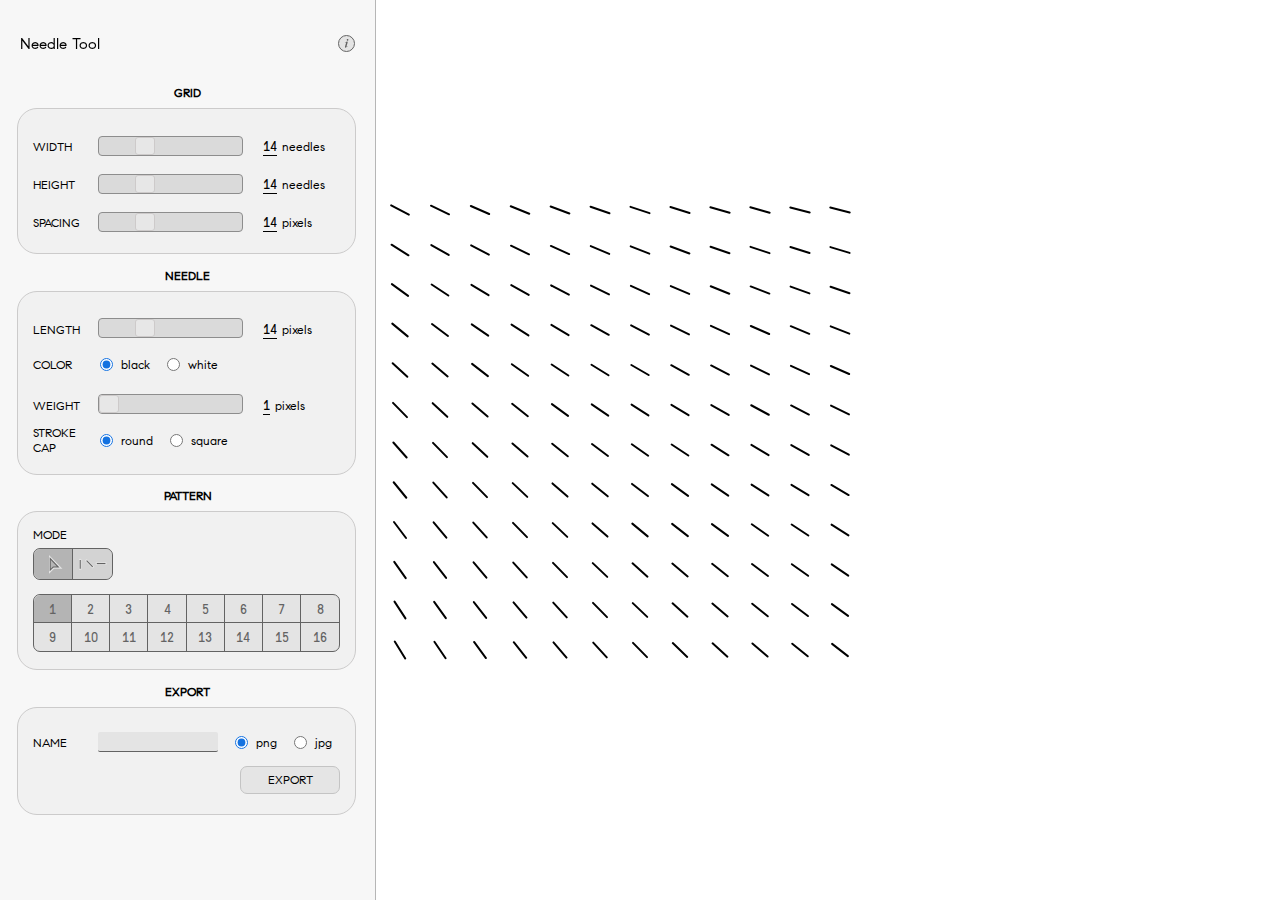
==== index.html @ 5af96f2d "Beginning paramter interactions" ====
<html>
  <head>
    <title>Compass Pattern Tools</title>
    <link rel="stylesheet" type="text/css" href="styles.css"> </link>

    <script type="text/javascript" src="lib/p5.min.js"></script>
    <script type="text/javascript" src="lib/dat.gui.min.js"></script>
    <script type="text/javascript" src="lib/jquery-3.4.1.min.js"></script>
    <script type="text/javascript" src="lib/p5.easycam.min.js"></script>

    <script type="text/javascript" src="interact.js"></script>
  </head>

  <body>
    <header>
      <h1> Needle Tool</h1>
      <div class="tooltip-container">
        <img src="assets/tooltip.svg" id="tooltip" />
      </div>
    </header>

    <div class="sidebar">

      <section>
        <h2 class="title">GRID</h2>
        <div class="parameter-container">
          <div class="parameter">
            <label>WIDTH</label>
            <input type="range" min="1" max="100" value="30" class="slider" id="slider-width" />
            <h3 class="number slider-value"> 14 </h3>
            <p>needles</p>
          </div>
          <div class="parameter">
            <label>HEIGHT</label>
            <input type="range" min="1" max="100" value="30" class="slider" id="slider-height"/>
            <h3 class="number slider-value"> 14 </h3>
            <p>needles</p>
          </div>
          <div class="parameter">
            <label>SPACING</label>
            <input type="range" min="1" max="100" value="30" class="slider" id="slider-spacing"/>
            <h3 class="number slider-value"> 14 </h3>
            <p>pixels</p>
          </div>
        </div>
      </section>

      <section>
        <h2 class="title">NEEDLE</h2>
        <div class="parameter-container">
          <div class="parameter">
            <label>LENGTH</label>
            <input type="range" min="1" max="100" value="30" class="slider" id="slider-length" />
            <h3 class="number slider-value"> 14 </h3>
            <p>pixels</p>
          </div>
          <div class="parameter">
            <label>COLOR</label>
            <input type="radio" id="color-black" checked name="color"/>
            <p>black</p>
            <input type="radio" id="color-white" name="color"/>
            <p>white</p>
          </div>
          <div class="parameter">
            <label>WEIGHT</label>
            <input type="range" min="1" max="10" value="1" class="slider" id="weight" /> 
            <h3 class="number slider-value"> 1 </h3>
            <p>pixels</p>           
          </div>
          <div class="parameter">
            <label>STROKE CAP</label>
            <input type="radio" id="strokecap-round" name="strokecap" checked/>
            <p>round</p>
            <input type="radio" id="strokecap-square" name="strokecap"/>
            <p>square</p>
          </div>
        </div>
      </section>

      <section>
        <h2 class="title">PATTERN</h2>
        <div class="parameter-container">
          <div class="parameter parameter-xlarge">
            <label>MODE</label>
            <div class="button-toggle" id="pattern-toggle">
              <div class="selected"><img class="icon" id="mouse-icon" src="assets/mouse.svg"/></div>
              <div><img class="icon" id="pattern-icon" src="assets/pattern_icon.svg"/></div>
            </div>
          </div>
          <div class="parameter parameter-large">
            <table id="pattern-table">
              <tbody>
                <tr>
                  <td class="number selected">1</td>
                  <td class="number">2</td>
                  <td class="number">3</td>
                  <td class="number">4</td>
                  <td class="number">5</td>
                  <td class="number">6</td>
                  <td class="number">7</td>
                  <td class="number">8</td>
                </tr>
                <tr>
                  <td class="number">9</td>
                  <td class="number">10</td>
                  <td class="number">11</td>
                  <td class="number"> 12</td>
                  <td class="number">13</td>
                  <td class="number">14</td>
                  <td class="number">15</td>
                  <td class="number">16</td>
                </tr>
              </tbody>
            </table>
          </div>
        </div>
      </section>

      <section>
        <h2 class="title">EXPORT</h2>
        <div class="parameter-container">
          <div class="parameter">
            <label>NAME</label>
            <input type="text" id="file_name" name="strokecap"/>
            <input type="radio" id="strokecap-round" name="filetype" checked/>
            <p class="selected">png</p>
            <input type="radio" id="strokecap-square" name="filetype"/>
            <p>jpg</p>
          </div>
          <!-- <div class="parameter parameter-xlarge" id="size-toggle-parameter">
            <label>SIZE</label>
            <div class="button-toggle" id="size-toggle">
              <div class="selected"> </div>
              <div> </div>
            </div>
          </div> -->
          <div class="parameter">
            <button>EXPORT</button>
          </div>
        </div>
      </section>

    </div>

    <iframe src="needle.html" id="needle"></iframe>
  </body>

</html>
---- styles.css ----
html, body {
	width: 100%;
	height: 100%;
	margin: 0;
	padding: 0;
	font-family: 'CompassSans';
	background-color: white;
}

iframe {
	position: absolute;
	width: 100%;
	height: 100%;
	border-width: 0;
	border-style: none;
}

/* TYPE */

@font-face {
  font-family: 'CompassSans';
  src: url('fonts/CompassSans-Regular.ttf');
}

@font-face {
  font-family: 'GTPressura';
  src: url('fonts/GTPressura-Regular.otf');
}

h1 {
	font-size: 15px;
	color: black;
	margin: 0;
	font-weight: normal;
}

h2 {
	font-size: 12px;
	color: black;
	margin: 0;
	font-weight: 800;
}

.number {
	font-family: 'GTPressura';
	font-size: 13px;
	font-weight: 400;
}

/* HEADER */

header {
	position: absolute;
	width: 335px;
	margin-top: 35px;
	padding: 0 20px;
	z-index: 3;
}

header .tooltip-container {
	position: absolute;
	right: 20px;
	top: 0;
}

header .tooltip-container:hover {
	cursor: pointer;
}

footer {
	position: absolute;
	bottom: 0;
	margin: 15px;
}

/* MAIN */

.tool-canvas {
	width: 100%;
}

/* SIDEBAR */

.sidebar {
	min-width: 375px;
	height: calc(100vh - 170px);
	padding-top: 85px;
	padding-bottom: 85px;
	position: fixed;
	left: 0;
	top: 0;
	display: flex;
	flex-direction: column;
	justify-content: space-between;

	backdrop-filter: blur(2px);
	background-color: rgb(247, 247, 247);
	z-index: 2;
	border-right: 1px solid rgb(182, 182, 182);
}

section {
	width: 100%;
}

section .title {
	text-align: center;
	margin-bottom: 8px;
}

section .parameter-container {
	border: 1px solid #CCCBCB;
	border-radius: 20px;
	width: 82%;
	margin-left: 4.5%;
	padding: 4%;
	background-color: rgb(241,241,241);
}

section .parameter-container:hover {
	transition: background-color .2s ease;
	background-color: rgb(236,236,236);
}

section .parameter {
	width: 100%;
	height: 38px;
	position: relative;
}

section .parameter-large {
	height: 60px;
}

section .parameter-xlarge {
	height: 62px;
}

section .parameter-xlarge label:first-child {
	margin-bottom: 6px;
}

.parameter label, .parameter input, .parameter h3, .parameter p {
	display: inline-block;
	vertical-align: middle;
}

.parameter label {
	font-size: 12px;
	font-family: 'CompassSans';
}

.parameter label:first-child {
	width: 50px;
}

.parameter p {
	font-size: 12px;
	font-family: 'CompassSans';
}

.parameter .slider-value {
	border-bottom: 1px solid black;
	margin-left: 13px;
}

.parameter input[type="radio"] {
	margin-top: 1px;
	margin-left: 12px;
	filter: grayscale(.2); 
}

.parameter input[type="range"] {
	margin-top: 0px;
}

.parameter input[type="text"] {
	margin-left: 10px;
	border: none;
	border-bottom: 1px solid #636363;
	background-color: #e4e4e4;
	/* background-color: rgb(241,241,241); */
	height: 20px;
	width: 120px;	
	font-family: "CompassSans";
	border-radius: 2px;
}

/* SLIDER */

.slider {
  -webkit-appearance: none;
  width: 145px;
  height: 20px;
  background: #d1d1d1;
	border: 1px solid #636363;
	border-radius: 4px;
	outline: none;
	opacity: 0.7;
  -webkit-transition: .2s ease-in;
	transition: opacity .2s ease-in;
	margin-left: 10px;
}

.slider:hover {
	opacity: 1;
	cursor: pointer;
}

.slider::-webkit-slider-thumb {
  -webkit-appearance: none;
  appearance: none;
  width: 20px;
  height: 18px;
  background: #E4E4E4;
  cursor: pointer;
  border: 1px solid #BEBABA;
	border-radius: 3px;
}

.slider::-moz-range-thumb {
  width: 20px;
  height: 18px;
  background: #E4E4E4;
  cursor: pointer;
}

/* PATTERN TOGGLE */

.button-toggle {
	width: 78px;
	height: 30px;
	background-color: #d3d3d3;
	border-radius: 7px;
	border: 1px solid #636363;
	display: flex;
}

.button-toggle div {
	position: relative;
	height: 100%;
	width: 50%;
	background-color: #d3d3d3;
	border-radius: 7px;
}

.button-toggle div:first-child {
	border-right: 1px solid #636363;
	border-top-right-radius: 0px;
	border-bottom-right-radius: 0px;
}

.button-toggle div:nth-child(2) {
	border-top-left-radius: 0px;
	border-bottom-left-radius: 0px;
}

.button-toggle div:hover {
	cursor: pointer;
	background-color: #c8c8c8;	
}

.button-toggle div.selected {
	background-color: #b4b4b4;	
}

#pattern-toggle .icon {
	position: absolute;
	top: 50%;
	left: 50%;
	transform: translate(-50%, -50%);
}

#mouse-icon {
	width: 15px;
	margin-left: 3px;
}

#pattern-icon {
	width: 28px;
}

/* PATTERN OPTIONS TABLE */

#pattern-table {
	width: 100%;
	border: 1px solid #636363;
	border-radius: 7px;
	background-color: #e4e4e4;
	border-spacing: 0;
	margin-top: 5px;
}

#pattern-table td {
	color: #636363;
	vertical-align: middle;
	text-align: center;
	width: 12.5%;
	height: 28px;
	border-right: 1px solid #636363;
}

#pattern-table tr td:last-child {
	border-right: none;
}

#pattern-table tr:first-child td {
	border-bottom: 1px solid #636363;
}

#pattern-table tr:first-child td:first-child {
	border-top-left-radius: 7px;
}

#pattern-table tr:first-child td:last-child {
	border-top-right-radius: 7px;
}

#pattern-table tr:last-child td:first-child {
	border-bottom-left-radius: 7px;
}

#pattern-table tr:last-child td:last-child {
	border-bottom-right-radius: 7px;
}

#pattern-table td:hover {
	cursor: pointer;
	background-color: #d5d5d5;
}

#pattern-table td.selected {
	background-color: #b4b4b4;
}

#size-toggle-parameter {
	margin-top: 9px;
}

#size-toggle {

}

.parameter button {
	position: absolute;
	right: 0;
	bottom: 50%;
	transform: translateY(50%);
	width: 100px;
	height: 28px;
	border-radius: 7px;
	border: 1px solid #c4c4c4;
	font-family: "CompassSans";
	font-size: 12px;
	background-color: #e5e5e5;
	/* transition: background-color .5 ease; */
}

.parameter button:focus {
	outline: 0;
}

.parameter button:hover {
	cursor: pointer;
	background-color: #f5f5f5;
}
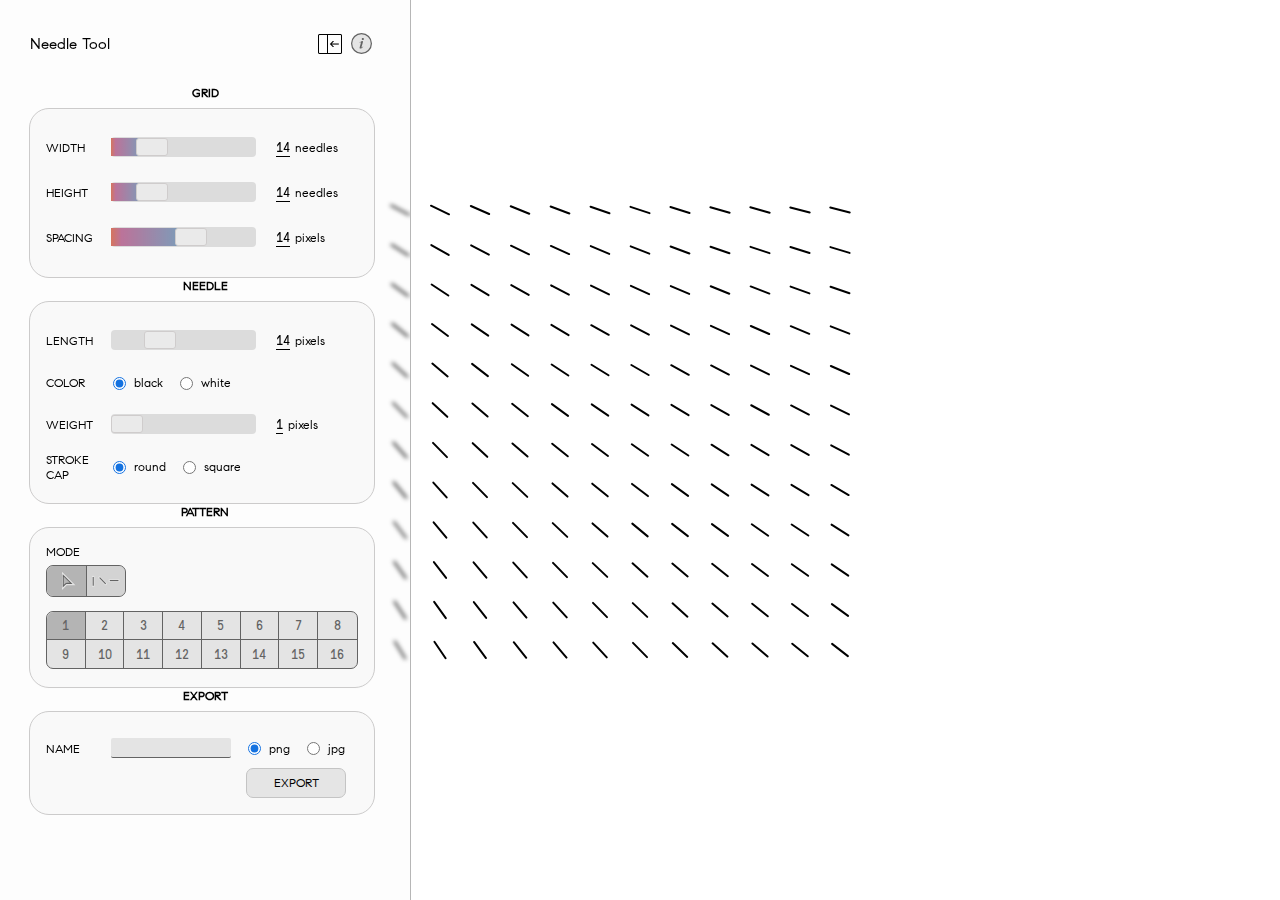
==== commit c09c4e29: "Added animation to side panel" ====
--- a/index.html
+++ b/index.html
@@ -7,38 +7,45 @@
     <script type="text/javascript" src="lib/dat.gui.min.js"></script>
     <script type="text/javascript" src="lib/jquery-3.4.1.min.js"></script>
     <script type="text/javascript" src="lib/p5.easycam.min.js"></script>
+    <script type="text/javascript" src="lib/webkit-input-range-fill-lower.min.js"></script>
 
+    <script type="text/javascript" src="needle.js"></script>
     <script type="text/javascript" src="interact.js"></script>
   </head>
 
   <body>
-    <header>
+    <div id="p5_loading" class="loadingclass"></div>
+
+    <header class="header-close">
       <h1> Needle Tool</h1>
-      <div class="tooltip-container">
+      <div class="icon" id="openclose-panel-container">
+        <img src="assets/close-pane.png" id="openclose-icon" />
+      </div>
+      <div class="icon" id="tooltip-container">
         <img src="assets/tooltip.svg" id="tooltip" />
       </div>
     </header>
 
-    <div class="sidebar">
+    <div class="sidebar sidebar-close">
 
       <section>
         <h2 class="title">GRID</h2>
         <div class="parameter-container">
           <div class="parameter">
             <label>WIDTH</label>
-            <input type="range" min="1" max="100" value="30" class="slider" id="slider-width" />
+            <input type="range" min="1" max="50" value="12" class="slider" id="slider-width" />
             <h3 class="number slider-value"> 14 </h3>
             <p>needles</p>
           </div>
           <div class="parameter">
             <label>HEIGHT</label>
-            <input type="range" min="1" max="100" value="30" class="slider" id="slider-height"/>
+            <input type="range" min="1" max="50" value="12" class="slider" id="slider-height"/>
             <h3 class="number slider-value"> 14 </h3>
             <p>needles</p>
           </div>
           <div class="parameter">
             <label>SPACING</label>
-            <input type="range" min="1" max="100" value="30" class="slider" id="slider-spacing"/>
+            <input type="range" min="1" max="70" value="40" class="slider" id="slider-spacing"/>
             <h3 class="number slider-value"> 14 </h3>
             <p>pixels</p>
           </div>
@@ -56,22 +63,22 @@
           </div>
           <div class="parameter">
             <label>COLOR</label>
-            <input type="radio" id="color-black" checked name="color"/>
+            <input type="radio" id="input-color-black" checked name="color"/>
             <p>black</p>
-            <input type="radio" id="color-white" name="color"/>
+            <input type="radio" id="input-color-white" name="color"/>
             <p>white</p>
           </div>
           <div class="parameter">
             <label>WEIGHT</label>
-            <input type="range" min="1" max="10" value="1" class="slider" id="weight" /> 
+            <input type="range" min="1" max="5" value="1" class="slider" id="slider-weight" /> 
             <h3 class="number slider-value"> 1 </h3>
             <p>pixels</p>           
           </div>
           <div class="parameter">
             <label>STROKE CAP</label>
-            <input type="radio" id="strokecap-round" name="strokecap" checked/>
+            <input type="radio" id="input-strokecap-round" name="strokecap" checked/>
             <p>round</p>
-            <input type="radio" id="strokecap-square" name="strokecap"/>
+            <input type="radio" id="input-strokecap-square" name="strokecap"/>
             <p>square</p>
           </div>
         </div>
@@ -142,7 +149,8 @@
 
     </div>
 
-    <iframe src="needle.html" id="needle"></iframe>
+    <div class="tool-canvas" id="needle-tool-canvas"> </div>
+
   </body>
 
 </html>
--- a/styles.css
+++ b/styles.css
@@ -51,21 +51,67 @@
 
 header {
 	position: absolute;
-	width: 335px;
+	width: calc(400px * .83);
 	margin-top: 35px;
-	padding: 0 20px;
+	padding: 0 calc(400px * .075);
 	z-index: 3;
-}
-
-header .tooltip-container {
+	transition: all 1.2s cubic-bezier(0.23, 1, 0.320, 1);
+}
+
+header h1 {
+	opacity: 1;
+	transition: opacity .5s ease;
+}
+
+header .icon {
 	position: absolute;
+	height: 25px;
+	transition: all .2s ease;
+}
+
+header .icon:hover {
+	cursor: pointer;
+	transform: scale(1.15);
+}
+
+header #openclose-panel-container {
+	top: -1px;
+	right: 50px;
+}
+
+header #tooltip-container {
+	top: -2px;
 	right: 20px;
-	top: 0;
-}
-
-header .tooltip-container:hover {
-	cursor: pointer;
-}
+	transition: all .2s ease;
+}
+
+#tooltip {
+	height: 21px;
+}
+
+#openclose-icon {
+	height: 20px;
+	transition: transform .2s ease;
+}
+
+.header-close {
+	width: 20px;
+}
+
+.header-close h1 {
+	opacity: 0;
+}
+
+.header-close #tooltip-container {
+	right: 52px;
+	top: 32px;
+}
+
+.header-close #openclose-icon {
+	transform: rotate(180deg);
+}
+
+/* FOOTER */
 
 footer {
 	position: absolute;
@@ -82,7 +128,7 @@
 /* SIDEBAR */
 
 .sidebar {
-	min-width: 375px;
+	width: 410px;
 	height: calc(100vh - 170px);
 	padding-top: 85px;
 	padding-bottom: 85px;
@@ -94,9 +140,14 @@
 	justify-content: space-between;
 
 	backdrop-filter: blur(2px);
-	background-color: rgb(247, 247, 247);
+	background-color: rgba(247, 247, 247, .2);
 	z-index: 2;
 	border-right: 1px solid rgb(182, 182, 182);
+	transition: transform 1.2s cubic-bezier(0.23, 1, 0.320, 1);
+}
+
+.sidebar-close {
+	transform: translateX(-375px);
 }
 
 section {
@@ -111,20 +162,20 @@
 section .parameter-container {
 	border: 1px solid #CCCBCB;
 	border-radius: 20px;
-	width: 82%;
-	margin-left: 4.5%;
+	width: 76%;
+	margin-left: 7%;
 	padding: 4%;
-	background-color: rgb(241,241,241);
+	background-color: rgba(236,236,236, .2);
+	backdrop-filter: blur(4px);
 }
 
 section .parameter-container:hover {
 	transition: background-color .2s ease;
-	background-color: rgb(236,236,236);
+	background-color: rgba(236,236,236, .8);
 }
 
 section .parameter {
 	width: 100%;
-	height: 38px;
 	position: relative;
 }
 
@@ -193,9 +244,9 @@
   width: 145px;
   height: 20px;
   background: #d1d1d1;
-	border: 1px solid #636363;
+	/* border: 1px solid #636363; */
 	border-radius: 4px;
-	outline: none;
+	/* outline: none; */
 	opacity: 0.7;
   -webkit-transition: .2s ease-in;
 	transition: opacity .2s ease-in;
@@ -210,12 +261,13 @@
 .slider::-webkit-slider-thumb {
   -webkit-appearance: none;
   appearance: none;
-  width: 20px;
+  width: 32px;
   height: 18px;
   background: #E4E4E4;
   cursor: pointer;
   border: 1px solid #BEBABA;
 	border-radius: 3px;
+	/* margin-left: 5px; */
 }
 
 .slider::-moz-range-thumb {
@@ -224,6 +276,11 @@
   background: #E4E4E4;
   cursor: pointer;
 }
+
+/* .slider::-webkit-slider-runnable-track {
+	height: 12px;
+} */
+
 
 /* PATTERN TOGGLE */
 
@@ -342,12 +399,10 @@
 }
 
 .parameter button {
-	position: absolute;
-	right: 0;
-	bottom: 50%;
-	transform: translateY(50%);
+	position: relative;
 	width: 100px;
-	height: 28px;
+	height: 30px;
+	margin-left: 200px;
 	border-radius: 7px;
 	border: 1px solid #c4c4c4;
 	font-family: "CompassSans";
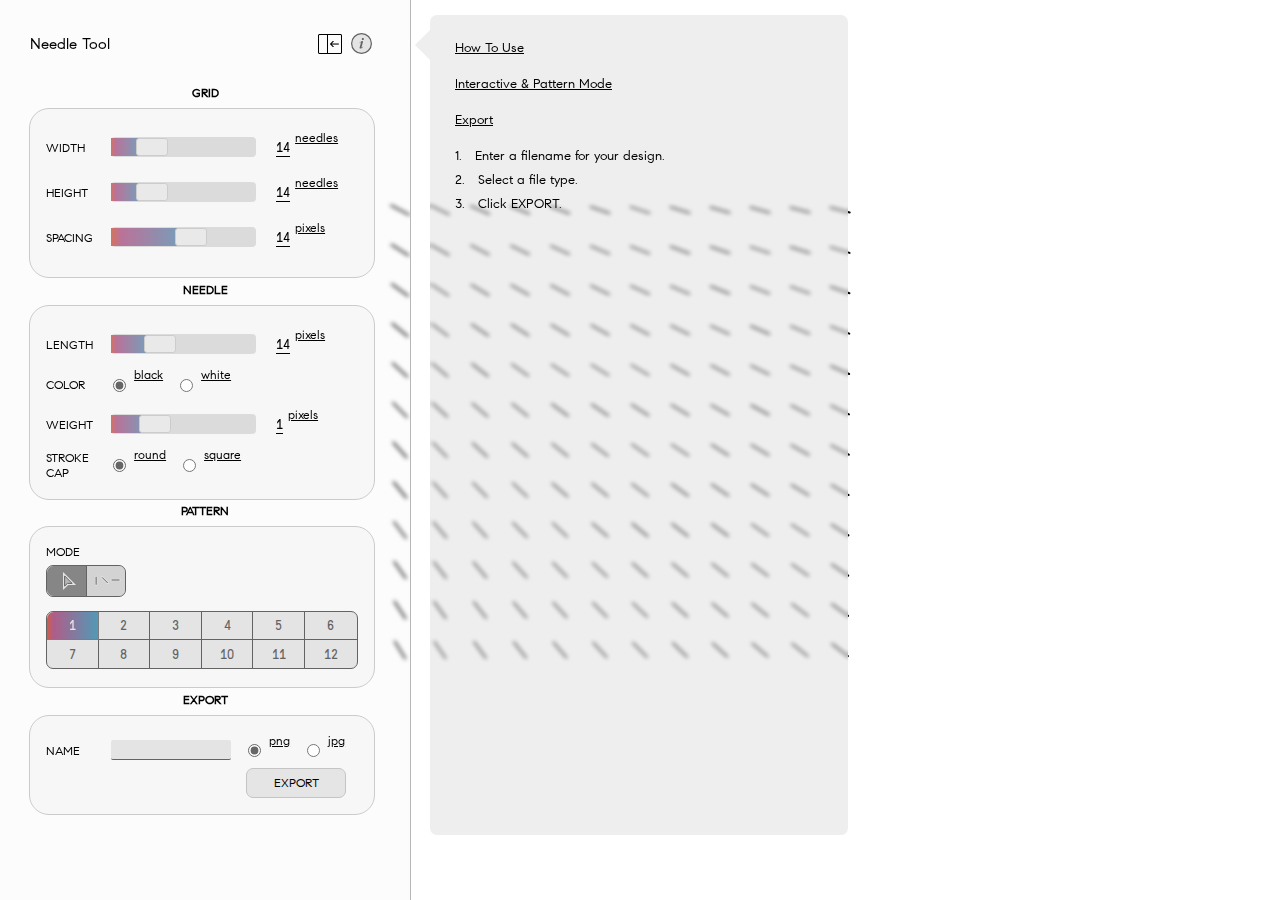
==== commit 0fc8afdd: "Working on tooltip pane" ====
--- a/index.html
+++ b/index.html
@@ -4,10 +4,9 @@
     <link rel="stylesheet" type="text/css" href="styles.css"> </link>
 
     <script type="text/javascript" src="lib/p5.min.js"></script>
-    <script type="text/javascript" src="lib/dat.gui.min.js"></script>
     <script type="text/javascript" src="lib/jquery-3.4.1.min.js"></script>
     <script type="text/javascript" src="lib/p5.easycam.min.js"></script>
-    <script type="text/javascript" src="lib/webkit-input-range-fill-lower.min.js"></script>
+    <script type="text/javascript" src="lib/webkit-input-range-fill-lower.js"></script>
 
     <script type="text/javascript" src="needle.js"></script>
     <script type="text/javascript" src="interact.js"></script>
@@ -26,6 +25,29 @@
       </div>
     </header>
 
+    <div id="tooltip-pane" class="show">
+      <h3>How To Use</h3>
+      <div>
+
+      </div>
+      <div id="tutorial-animation">
+
+      </div>
+      <div id="tutorial-description">
+
+      </div>
+      <h3>Interactive & Pattern Mode</h3>
+      <div>
+
+      </div>
+      <h3>Export</h3>
+      <div>
+        <p>1.&emsp;Enter a filename for your design.</p>
+        <p>2.&emsp;Select a file type.</p>
+        <p>3.&emsp;Click EXPORT.</p>
+      </div>
+    </div>
+
     <div class="sidebar sidebar-close">
 
       <section>
@@ -34,19 +56,19 @@
           <div class="parameter">
             <label>WIDTH</label>
             <input type="range" min="1" max="50" value="12" class="slider" id="slider-width" />
-            <h3 class="number slider-value"> 14 </h3>
+            <h3 class="number slider-value" id="width-value"> 14 </h3>
             <p>needles</p>
           </div>
           <div class="parameter">
             <label>HEIGHT</label>
             <input type="range" min="1" max="50" value="12" class="slider" id="slider-height"/>
-            <h3 class="number slider-value"> 14 </h3>
+            <h3 class="number slider-value" id="height-value"> 14 </h3>
             <p>needles</p>
           </div>
           <div class="parameter">
             <label>SPACING</label>
             <input type="range" min="1" max="70" value="40" class="slider" id="slider-spacing"/>
-            <h3 class="number slider-value"> 14 </h3>
+            <h3 class="number slider-value" id="spacing-value"> 14 </h3>
             <p>pixels</p>
           </div>
         </div>
@@ -58,7 +80,7 @@
           <div class="parameter">
             <label>LENGTH</label>
             <input type="range" min="1" max="100" value="30" class="slider" id="slider-length" />
-            <h3 class="number slider-value"> 14 </h3>
+            <h3 class="number slider-value" id="length-value"> 14 </h3>
             <p>pixels</p>
           </div>
           <div class="parameter">
@@ -70,8 +92,8 @@
           </div>
           <div class="parameter">
             <label>WEIGHT</label>
-            <input type="range" min="1" max="5" value="1" class="slider" id="slider-weight" /> 
-            <h3 class="number slider-value"> 1 </h3>
+            <input type="range" min="1" max="5" value="2" class="slider" id="slider-weight" /> 
+            <h3 class="number slider-value" id="weight-value"> 1 </h3>
             <p>pixels</p>           
           </div>
           <div class="parameter">
@@ -90,8 +112,8 @@
           <div class="parameter parameter-xlarge">
             <label>MODE</label>
             <div class="button-toggle" id="pattern-toggle">
-              <div class="selected"><img class="icon" id="mouse-icon" src="assets/mouse.svg"/></div>
-              <div><img class="icon" id="pattern-icon" src="assets/pattern_icon.svg"/></div>
+              <div id="mouse-icon-div" class="selected"></div>
+              <div id="pattern-icon-div"></div>
             </div>
           </div>
           <div class="parameter parameter-large">
@@ -104,18 +126,14 @@
                   <td class="number">4</td>
                   <td class="number">5</td>
                   <td class="number">6</td>
+                </tr>
+                <tr>
                   <td class="number">7</td>
                   <td class="number">8</td>
-                </tr>
-                <tr>
                   <td class="number">9</td>
                   <td class="number">10</td>
                   <td class="number">11</td>
-                  <td class="number"> 12</td>
-                  <td class="number">13</td>
-                  <td class="number">14</td>
-                  <td class="number">15</td>
-                  <td class="number">16</td>
+                  <td class="number">12</td>
                 </tr>
               </tbody>
             </table>
--- a/styles.css
+++ b/styles.css
@@ -45,6 +45,7 @@
 	font-family: 'GTPressura';
 	font-size: 13px;
 	font-weight: 400;
+	user-select: none;
 }
 
 /* HEADER */
@@ -104,7 +105,7 @@
 
 .header-close #tooltip-container {
 	right: 52px;
-	top: 32px;
+	top: 30px;
 }
 
 .header-close #openclose-icon {
@@ -140,7 +141,7 @@
 	justify-content: space-between;
 
 	backdrop-filter: blur(2px);
-	background-color: rgba(247, 247, 247, .2);
+	background-color: rgba(243, 243, 243, .25);
 	z-index: 2;
 	border-right: 1px solid rgb(182, 182, 182);
 	transition: transform 1.2s cubic-bezier(0.23, 1, 0.320, 1);
@@ -208,6 +209,7 @@
 .parameter p {
 	font-size: 12px;
 	font-family: 'CompassSans';
+	user-select: none;
 }
 
 .parameter .slider-value {
@@ -218,7 +220,11 @@
 .parameter input[type="radio"] {
 	margin-top: 1px;
 	margin-left: 12px;
-	filter: grayscale(.2); 
+	filter: grayscale(1); 
+}
+
+.parameter input[type="radio"]:hover {
+	cursor: pointer;
 }
 
 .parameter input[type="range"] {
@@ -318,7 +324,19 @@
 }
 
 .button-toggle div.selected {
-	background-color: #b4b4b4;	
+	background-color: rgba(120, 120, 120, 0.856);	
+}
+
+.button-toggle #mouse-icon-div {
+	background-image: url("assets/mouse.svg");
+	background-repeat: no-repeat;
+	background-position: 65% 50%;
+}
+
+.button-toggle #pattern-icon-div {
+	background-image: url("assets/pattern_icon.svg");
+	background-repeat: no-repeat;
+	background-position: 65% 50%;
 }
 
 #pattern-toggle .icon {
@@ -387,7 +405,10 @@
 }
 
 #pattern-table td.selected {
-	background-color: #b4b4b4;
+	/* background-color: #7193a0e1; */
+	background: linear-gradient(90deg, #c73e1d 0%, #a23b72 12%, #2e86ab 100%);	
+	color: rgba(230,230,230);
+	opacity: .8;
 }
 
 #size-toggle-parameter {
@@ -418,4 +439,50 @@
 .parameter button:hover {
 	cursor: pointer;
 	background-color: #f5f5f5;
+}
+
+/* TOOLTIP PANE */
+
+#tooltip-pane {
+	position: absolute;
+	width: 368px;
+	height: 85.5%;
+	left: 430px;
+	top: 15px;
+	background-color: rgb(222, 222, 222, .5);
+	backdrop-filter: blur(2px);
+	border-radius: 7px;
+
+	padding: 25px;
+
+	opacity: 0;
+	z-index: 3;
+}
+
+#tooltip-pane:before {
+	content: "";
+	position: absolute;
+	top: 30px;                    
+	margin-top: -15px;                 
+	left: -30px;
+	border: solid 15px transparent;
+	border-right-color: rgb(222, 222, 222, .5);
+	z-index: 3;
+}
+
+.show {
+	opacity: 1 !important;
+}
+
+#tooltip-pane h3, p {
+	font-family: "CompassSans";
+	font-weight: 400;
+	font-size: 13px;
+	text-decoration: underline;
+	margin: 0 0 20px 0;
+}
+
+#tooltip-pane p {
+	text-decoration: none;
+	margin: 0 0 8px 0;
 }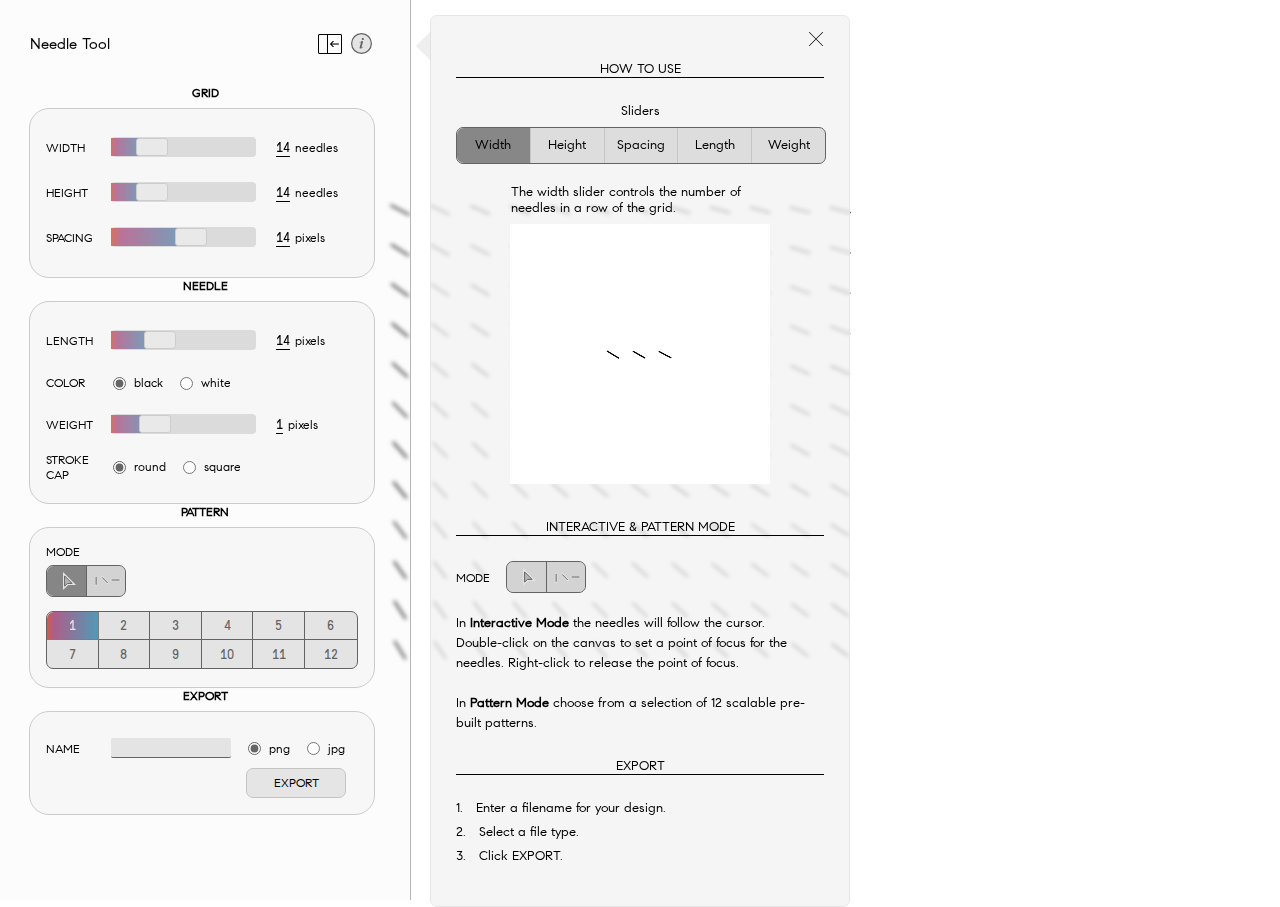
==== commit e96d7c4b: "Nearly completed tool tip" ====
--- a/index.html
+++ b/index.html
@@ -25,22 +25,45 @@
       </div>
     </header>
 
-    <div id="tooltip-pane" class="show">
+    <div id="tooltip-pane" class="">
       <h3>How To Use</h3>
-      <div>
-
+      <div class="close-icon"></div>
+      <p style="text-align: center;">Sliders</p>
+      <div id="tooltip-howto-buttons">
+        <div class="selected" data-option="width"> </div>
+        <div data-option="height"> </div> 
+        <div data-option="spacing"> </div> 
+        <div data-option="length"> </div>
+        <div data-option="weight"> </div> 
+      </div>
+      <div id="tutorial-description">
+        <p>The width slider controls the number of needles in a row of the grid.</p>
       </div>
       <div id="tutorial-animation">
-
-      </div>
-      <div id="tutorial-description">
-
+        <video src="assets/width_video_800x800.mp4"  playsInline="true" autoPlay="true" muted="true" loop="true"/>
       </div>
       <h3>Interactive & Pattern Mode</h3>
       <div>
-
+        <div class="parameter" id="tutorial-pattern-toggle">
+          <label>MODE</label>
+          <div class="button-toggle" id="tutorial-button-toggle">
+            <div id="mouse-icon-div"></div>
+            <div id="pattern-icon-div"></div>
+          </div>
+        </div>
       </div>
-      <h3>Export</h3>
+      <div>
+        <p style="line-height: 20px; margin-bottom: 20px;">
+          In <span>Interactive Mode</span> the needles will follow the cursor. <br />
+          Double-click on the canvas to set a point of focus for the needles.
+          Right-click to release the point of focus.
+        </p>
+        <p style="line-height: 20px;">
+          In <span>Pattern Mode</span> choose from a selection of 12 scalable pre-built 
+          patterns.
+        </p>
+      </div>
+      <h3 style="margin-top: 25px;">Export</h3>
       <div>
         <p>1.&emsp;Enter a filename for your design.</p>
         <p>2.&emsp;Select a file type.</p>
--- a/styles.css
+++ b/styles.css
@@ -446,17 +446,18 @@
 #tooltip-pane {
 	position: absolute;
 	width: 368px;
-	height: 85.5%;
+	height: 840px;
 	left: 430px;
 	top: 15px;
-	background-color: rgb(222, 222, 222, .5);
+	background-color: rgb(243, 243, 243, .8);
 	backdrop-filter: blur(2px);
+	border: 1px solid #e5e5e5;
 	border-radius: 7px;
-
 	padding: 25px;
 
 	opacity: 0;
 	z-index: 3;
+	transition: opacity .1s ease;
 }
 
 #tooltip-pane:before {
@@ -470,19 +471,150 @@
 	z-index: 3;
 }
 
-.show {
+.tooltip-pane-show {
+	transition: opacity 1.2s ease !important;
 	opacity: 1 !important;
 }
 
-#tooltip-pane h3, p {
+#tooltip-pane .close-icon {
+	position: absolute;
+	right: 21px;
+	top: 15px;
+	width: 20px;
+	height: 20px;
+	background-image: url('assets/close.svg');
+	background-repeat: no-repeat;
+}
+
+#tooltip-pane .close-icon:hover {
+	cursor: pointer;
+	transform: scale(1.2);
+}
+
+#tooltip-pane h3 {
 	font-family: "CompassSans";
 	font-weight: 400;
 	font-size: 13px;
-	text-decoration: underline;
-	margin: 0 0 20px 0;
+	/* text-decoration: underline; */
+	border-bottom: 1px solid black;
+	text-align: center;
+	margin: 20px 0 25px 0;
+	text-transform: uppercase;
+}
+
+#tooltip-pane h3:first-child {
+	/* margin-top: 0; */
 }
 
 #tooltip-pane p {
-	text-decoration: none;
+	font-family: "CompassSans";
+	font-size: 13px;
+	font-weight: 400;
 	margin: 0 0 8px 0;
+}
+
+#tooltip-pane p span {
+	font-weight: 800;
+}
+
+#tooltip-howto-buttons {
+	width: 100%;
+	height: 35px;
+	background-color: #DEDDDD;
+	border: 1px solid #636363;
+	display: flex;
+	justify-content: space-around;
+	border-radius: 7px;
+}
+
+#tooltip-howto-buttons div {
+	width: 20%;
+	height: 100%;
+	border-right: 1px solid #c5c5c5;
+	text-align: center;
+}
+
+#tooltip-howto-buttons div::before {
+	font-family: 'CompassSans';
+	font-size: 13px;
+	position: relative;
+	top: 9px;
+}
+
+#tooltip-howto-buttons div:first-child {
+	border-top-left-radius: 7px;
+	border-bottom-left-radius: 7px; 
+}
+
+#tooltip-howto-buttons div:last-child {
+	border-top-right-radius: 7px;
+	border-bottom-right-radius: 7px; 
+}
+
+#tooltip-howto-buttons div:first-child::before {
+	content: 'Width';
+}
+
+#tooltip-howto-buttons div:nth-child(2):before {
+	content: 'Height';
+}
+
+#tooltip-howto-buttons div:nth-child(3):before {
+	content: 'Spacing';
+}
+
+#tooltip-howto-buttons div:nth-child(4):before {
+	content: 'Length';
+}
+
+#tooltip-howto-buttons div:nth-child(5):before {
+	content: 'Weight';
+}
+
+#tooltip-howto-buttons div:hover {
+	cursor: pointer;
+}
+
+#tooltip-howto-buttons div.selected {
+	transition: background-color .5s ease;
+	background-color: rgba(120, 120, 120, 0.856);	
+}
+
+#tooltip-howto-buttons p {
+	margin: 9px 0 0 0;
+}
+
+#tooltip-howto-buttons div:last-child {
+	border-right: none;
+}
+
+#tutorial-pattern-toggle {
+	display: flex;
+	margin-bottom: 20px;
+}
+
+#tutorial-pattern-toggle label {
+	margin-top: 9px;
+}
+
+#tutorial-button-toggle div:hover {
+	cursor: default;
+	background-color: #d3d3d3;	
+}
+
+#tutorial-description {
+	width: 260px;
+	padding-left: 55px;
+	margin-top: 20px;
+}
+
+#tutorial-animation {
+	width: 100%;
+	padding: 0px 0px 15px 0;
+	text-align: center;
+}
+
+#tutorial-animation video {
+	width: 260px;
+	height: 260px;
 }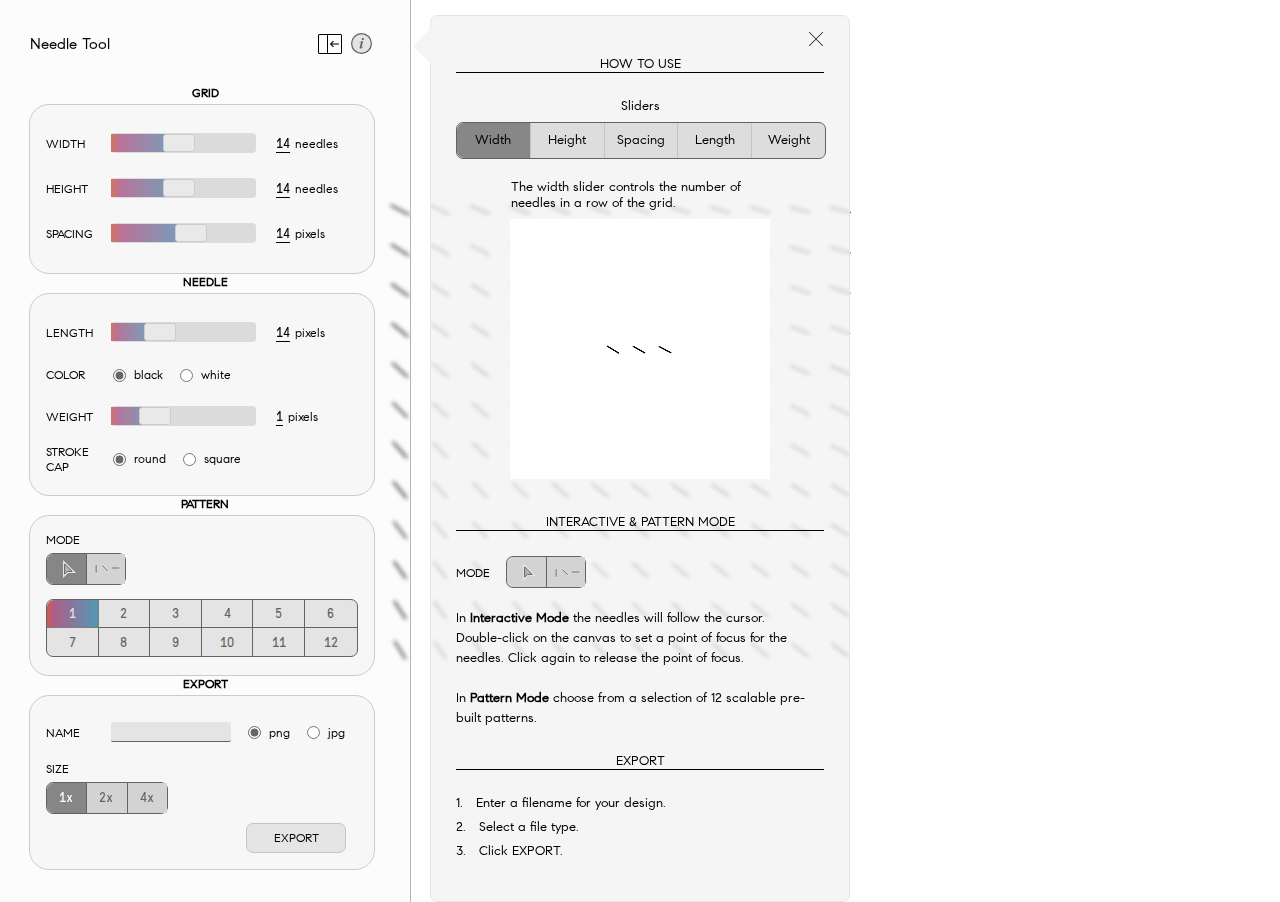
==== commit 6e1200fc: "Implemented static mode and export" ====
--- a/index.html
+++ b/index.html
@@ -56,7 +56,7 @@
         <p style="line-height: 20px; margin-bottom: 20px;">
           In <span>Interactive Mode</span> the needles will follow the cursor. <br />
           Double-click on the canvas to set a point of focus for the needles.
-          Right-click to release the point of focus.
+          Click again to release the point of focus.
         </p>
         <p style="line-height: 20px;">
           In <span>Pattern Mode</span> choose from a selection of 12 scalable pre-built 
@@ -78,13 +78,13 @@
         <div class="parameter-container">
           <div class="parameter">
             <label>WIDTH</label>
-            <input type="range" min="1" max="50" value="12" class="slider" id="slider-width" />
+            <input type="range" min="1" max="25" value="12" class="slider" id="slider-width" />
             <h3 class="number slider-value" id="width-value"> 14 </h3>
             <p>needles</p>
           </div>
           <div class="parameter">
             <label>HEIGHT</label>
-            <input type="range" min="1" max="50" value="12" class="slider" id="slider-height"/>
+            <input type="range" min="1" max="25" value="12" class="slider" id="slider-height"/>
             <h3 class="number slider-value" id="height-value"> 14 </h3>
             <p>needles</p>
           </div>
@@ -170,20 +170,21 @@
           <div class="parameter">
             <label>NAME</label>
             <input type="text" id="file_name" name="strokecap"/>
-            <input type="radio" id="strokecap-round" name="filetype" checked/>
+            <input type="radio" id="strokecap-round" name="filetype" data-type="png" checked/>
             <p class="selected">png</p>
-            <input type="radio" id="strokecap-square" name="filetype"/>
+            <input type="radio" id="strokecap-square" data-type="jpg" name="filetype"/>
             <p>jpg</p>
           </div>
-          <!-- <div class="parameter parameter-xlarge" id="size-toggle-parameter">
+          <div class="parameter parameter-xlarge" id="size-toggle-parameter">
             <label>SIZE</label>
             <div class="button-toggle" id="size-toggle">
-              <div class="selected"> </div>
-              <div> </div>
+              <div class="selected"> <p class="number"> 1x </p> </div>
+              <div> <p class="number"> 2x </p> </div>
+              <div> <p class="number"> 4x </p> </div>
             </div>
-          </div> -->
+          </div>
           <div class="parameter">
-            <button>EXPORT</button>
+            <button id="export-button">EXPORT</button>
           </div>
         </div>
       </section>
--- a/styles.css
+++ b/styles.css
@@ -42,9 +42,9 @@
 }
 
 .number {
-	font-family: 'GTPressura';
-	font-size: 13px;
-	font-weight: 400;
+	font-family: 'GTPressura' !important;
+	font-size: 13px !important;
+	font-weight: 400 !important;
 	user-select: none;
 }
 
@@ -130,7 +130,7 @@
 
 .sidebar {
 	width: 410px;
-	height: calc(100vh - 170px);
+	height: calc(100vh - 135px);
 	padding-top: 85px;
 	padding-bottom: 85px;
 	position: fixed;
@@ -157,7 +157,7 @@
 
 section .title {
 	text-align: center;
-	margin-bottom: 8px;
+	margin-bottom: 4px;
 }
 
 section .parameter-container {
@@ -307,15 +307,22 @@
 	border-radius: 7px;
 }
 
-.button-toggle div:first-child {
+.button-toggle div {
 	border-right: 1px solid #636363;
 	border-top-right-radius: 0px;
 	border-bottom-right-radius: 0px;
 }
 
-.button-toggle div:nth-child(2) {
+.button-toggle div p {
+	margin-top: 5px;
+	margin-left: 12px;
+	color: #636363;
+}
+
+.button-toggle div:last-child {
 	border-top-left-radius: 0px;
 	border-bottom-left-radius: 0px;
+	border-right: none;
 }
 
 .button-toggle div:hover {
@@ -325,6 +332,10 @@
 
 .button-toggle div.selected {
 	background-color: rgba(120, 120, 120, 0.856);	
+}
+
+.button-toggle div.selected p {
+	color: white;
 }
 
 .button-toggle #mouse-icon-div {
@@ -416,7 +427,7 @@
 }
 
 #size-toggle {
-
+	width: 120px;
 }
 
 .parameter button {
@@ -446,7 +457,7 @@
 #tooltip-pane {
 	position: absolute;
 	width: 368px;
-	height: 840px;
+	height: 835px;
 	left: 430px;
 	top: 15px;
 	background-color: rgb(243, 243, 243, .8);
@@ -456,7 +467,7 @@
 	padding: 25px;
 
 	opacity: 0;
-	z-index: 3;
+	z-index: -1;
 	transition: opacity .1s ease;
 }
 
@@ -464,16 +475,16 @@
 	content: "";
 	position: absolute;
 	top: 30px;                    
-	margin-top: -15px;                 
-	left: -30px;
-	border: solid 15px transparent;
-	border-right-color: rgb(222, 222, 222, .5);
-	z-index: 3;
+	margin-top: -20px;                 
+	left: -38px;
+	border: solid 20px transparent;
+	border-right-color: rgb(245, 245, 245);
 }
 
 .tooltip-pane-show {
 	transition: opacity 1.2s ease !important;
 	opacity: 1 !important;
+	z-index: 3 !important;
 }
 
 #tooltip-pane .close-icon {
@@ -495,7 +506,6 @@
 	font-family: "CompassSans";
 	font-weight: 400;
 	font-size: 13px;
-	/* text-decoration: underline; */
 	border-bottom: 1px solid black;
 	text-align: center;
 	margin: 20px 0 25px 0;
@@ -503,7 +513,7 @@
 }
 
 #tooltip-pane h3:first-child {
-	/* margin-top: 0; */
+	margin-top: 15px;
 }
 
 #tooltip-pane p {
@@ -576,7 +586,7 @@
 }
 
 #tooltip-howto-buttons div.selected {
-	transition: background-color .5s ease;
+	transition: background-color 1.2s ease;
 	background-color: rgba(120, 120, 120, 0.856);	
 }
 
@@ -617,4 +627,11 @@
 #tutorial-animation video {
 	width: 260px;
 	height: 260px;
+	transition: opacity .4s ease;
+	opacity: 1;
+}
+
+#tutorial-animation video.fadeout {
+	transition: opacity .15s ease;
+	opacity: 0;
 }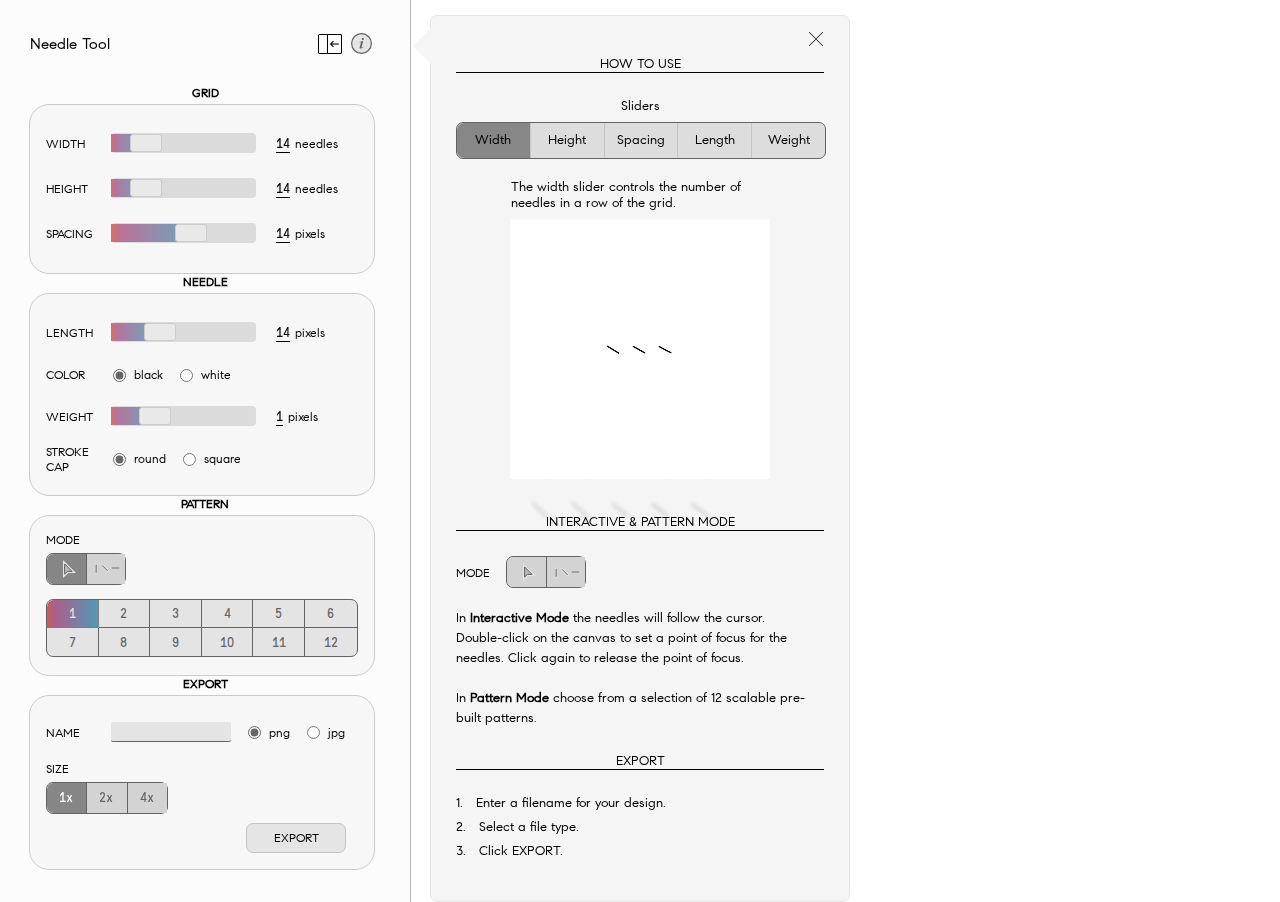
==== commit 8627341b: "Export complete" ====
--- a/index.html
+++ b/index.html
@@ -78,13 +78,13 @@
         <div class="parameter-container">
           <div class="parameter">
             <label>WIDTH</label>
-            <input type="range" min="1" max="25" value="12" class="slider" id="slider-width" />
+            <input type="range" min="1" max="25" value="5" class="slider" id="slider-width" />
             <h3 class="number slider-value" id="width-value"> 14 </h3>
             <p>needles</p>
           </div>
           <div class="parameter">
             <label>HEIGHT</label>
-            <input type="range" min="1" max="25" value="12" class="slider" id="slider-height"/>
+            <input type="range" min="1" max="25" value="5" class="slider" id="slider-height"/>
             <h3 class="number slider-value" id="height-value"> 14 </h3>
             <p>needles</p>
           </div>
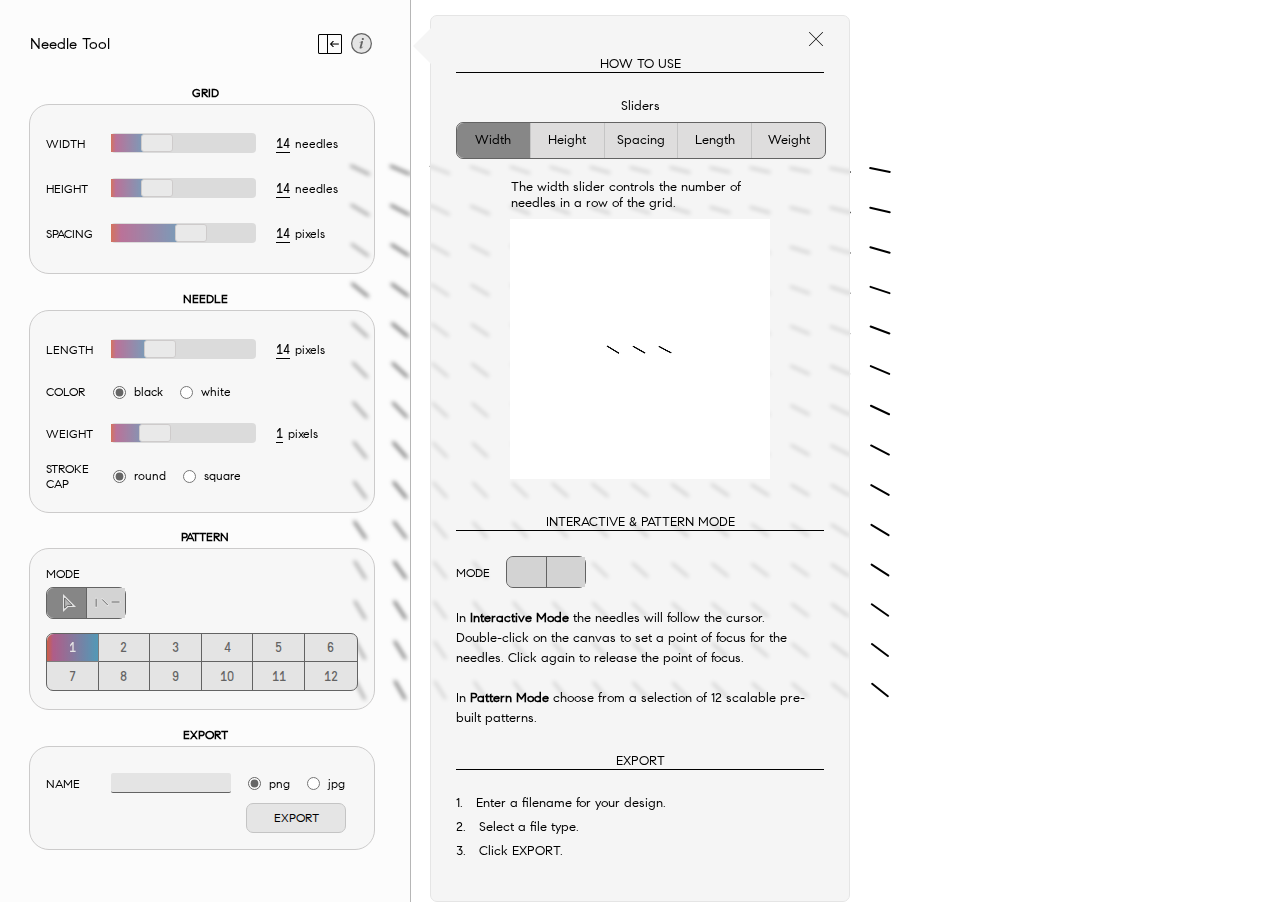
==== commit 568c3945: "Last push" ====
--- a/index.html
+++ b/index.html
@@ -47,8 +47,8 @@
         <div class="parameter" id="tutorial-pattern-toggle">
           <label>MODE</label>
           <div class="button-toggle" id="tutorial-button-toggle">
-            <div id="mouse-icon-div"></div>
-            <div id="pattern-icon-div"></div>
+            <div></div>
+            <div></div>
           </div>
         </div>
       </div>
@@ -78,13 +78,13 @@
         <div class="parameter-container">
           <div class="parameter">
             <label>WIDTH</label>
-            <input type="range" min="1" max="25" value="5" class="slider" id="slider-width" />
+            <input type="range" min="1" max="50" value="14" class="slider" id="slider-width" />
             <h3 class="number slider-value" id="width-value"> 14 </h3>
             <p>needles</p>
           </div>
           <div class="parameter">
             <label>HEIGHT</label>
-            <input type="range" min="1" max="25" value="5" class="slider" id="slider-height"/>
+            <input type="range" min="1" max="50" value="14" class="slider" id="slider-height"/>
             <h3 class="number slider-value" id="height-value"> 14 </h3>
             <p>needles</p>
           </div>
@@ -175,14 +175,14 @@
             <input type="radio" id="strokecap-square" data-type="jpg" name="filetype"/>
             <p>jpg</p>
           </div>
-          <div class="parameter parameter-xlarge" id="size-toggle-parameter">
+          <!-- <div class="parameter parameter-xlarge" id="size-toggle-parameter">
             <label>SIZE</label>
             <div class="button-toggle" id="size-toggle">
-              <div class="selected"> <p class="number"> 1x </p> </div>
-              <div> <p class="number"> 2x </p> </div>
-              <div> <p class="number"> 4x </p> </div>
+              <div class="selected"> <p class="number" id="1x"> 1x </p> </div>
+              <div> <p class="number" id="2x"> 2x </p> </div>
+              <div> <p class="number" id="3x"> 4x </p> </div>
             </div>
-          </div>
+          </div> -->
           <div class="parameter">
             <button id="export-button">EXPORT</button>
           </div>
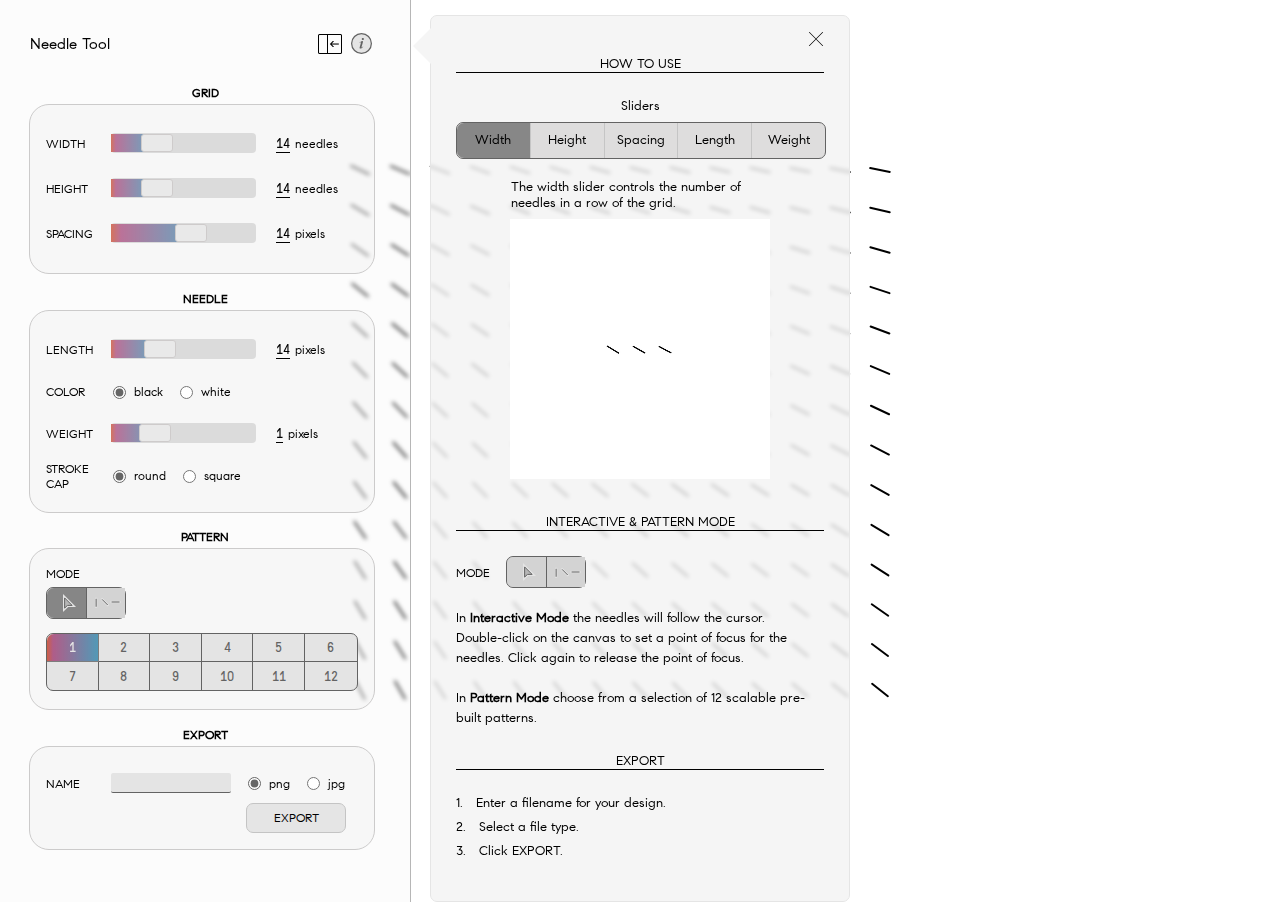
==== commit c0f4d0df: "last push" ====
--- a/index.html
+++ b/index.html
@@ -47,8 +47,8 @@
         <div class="parameter" id="tutorial-pattern-toggle">
           <label>MODE</label>
           <div class="button-toggle" id="tutorial-button-toggle">
-            <div></div>
-            <div></div>
+            <div id="mouse-icon-div-tutorial"></div>
+            <div id="pattern-icon-div-tutorial"></div>
           </div>
         </div>
       </div>
--- a/styles.css
+++ b/styles.css
@@ -338,13 +338,13 @@
 	color: white;
 }
 
-.button-toggle #mouse-icon-div {
+.button-toggle #mouse-icon-div, #mouse-icon-div-tutorial {
 	background-image: url("assets/mouse.svg");
 	background-repeat: no-repeat;
 	background-position: 65% 50%;
 }
 
-.button-toggle #pattern-icon-div {
+.button-toggle #pattern-icon-div, #pattern-icon-div-tutorial {
 	background-image: url("assets/pattern_icon.svg");
 	background-repeat: no-repeat;
 	background-position: 65% 50%;
